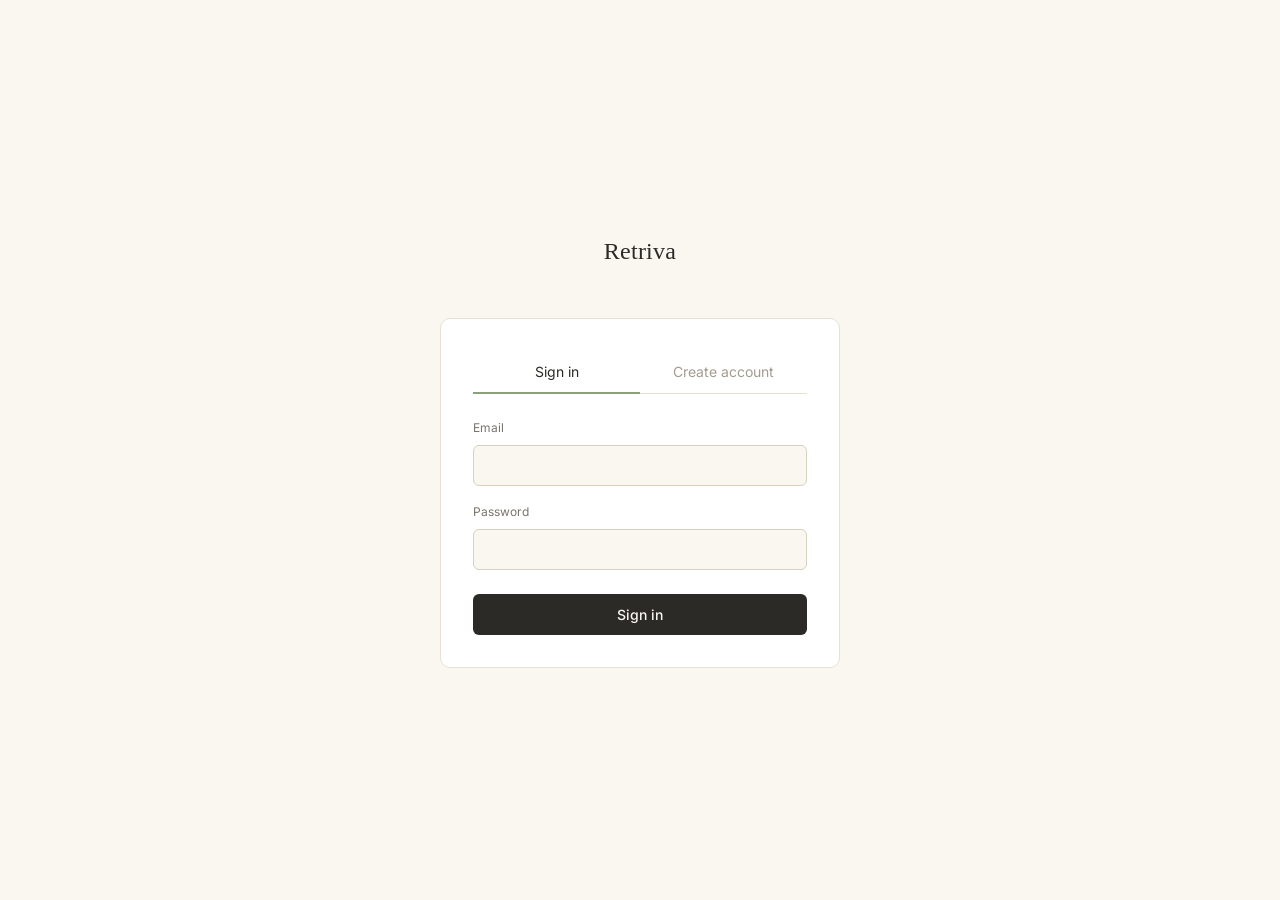
==== frontend/auth.html @ 778f3be7 "Retriva: full working version with free Groq and local embeddings" ====
﻿<!DOCTYPE html>
<html lang="en">
<head>
<meta charset="UTF-8" />
<meta name="viewport" content="width=device-width, initial-scale=1.0" />
<title>Retriva — Sign in</title>
<link rel="stylesheet" href="css/tokens.css" />
<link rel="stylesheet" href="css/auth.css" />
</head>
<body>

<div class="auth-page">
  <div class="auth-box">

    <div class="auth-wordmark">
      <a href="index.html" class="wordmark">Retriva</a>
    </div>

    <div class="auth-card">
      <div class="auth-tabs">
        <button class="auth-tab active" id="tab-login" onclick="switchTab('login')">Sign in</button>
        <button class="auth-tab" id="tab-signup" onclick="switchTab('signup')">Create account</button>
      </div>

      <div class="auth-alert" id="auth-alert"></div>

      <form class="auth-form active" id="form-login">
        <div class="field">
          <label for="login-email">Email</label>
          <input type="email" id="login-email" required autocomplete="email" />
        </div>
        <div class="field">
          <label for="login-password">Password</label>
          <input type="password" id="login-password" required autocomplete="current-password" />
        </div>
        <button type="submit" class="btn btn-primary auth-submit" id="login-submit">Sign in</button>
      </form>

      <form class="auth-form" id="form-signup">
        <div class="field">
          <label for="signup-name">Full name</label>
          <input type="text" id="signup-name" required autocomplete="name" />
          <span class="field-error" id="signup-name-err">Name must be at least 2 characters.</span>
        </div>
        <div class="field">
          <label for="signup-email">Email</label>
          <input type="email" id="signup-email" required autocomplete="email" />
        </div>
        <div class="field">
          <label for="signup-password">Password</label>
          <input type="password" id="signup-password" required autocomplete="new-password" />
          <span class="field-error" id="signup-password-err">Password must be at least 8 characters.</span>
        </div>
        <button type="submit" class="btn btn-primary auth-submit" id="signup-submit">Create account</button>
      </form>
    </div>

  </div>
</div>

<script src="js/api.js"></script>
<script src="js/auth.js"></script>
</body>
</html>
---- frontend/css/tokens.css ----
﻿/* ══════════════════════════════════════════════════════════════
   RETRIVA DESIGN TOKENS
   Warm parchment, two pastels, plain Georgia — no italic, anywhere.
══════════════════════════════════════════════════════════════ */

@import url('https://fonts.googleapis.com/css2?family=Inter:wght@400;500;600&family=JetBrains+Mono:wght@400;500&display=swap');

:root {
  --bg:        #FAF7F1;
  --surface:   #FFFFFF;
  --surface-2: #F3EEE4;
  --ink:       #2B2A27;
  --ink-2:     #7A756C;
  --ink-3:     #A39C90;
  --sage:      #A9B99C;
  --sage-deep: #8CA07C;
  --blush:     #D9C4B5;
  --periwinkle: #B7C4D9;
  --line:      #E7E1D4;
  --line-2:    #D8D0C0;
  --danger:    #B0554A;
  --success:   #7C9473;

  --font-display: Georgia, 'Times New Roman', serif;
  --font-body:    'Inter', -apple-system, BlinkMacSystemFont, sans-serif;
  --font-mono:    'JetBrains Mono', 'SF Mono', monospace;

  --text-xs:   0.75rem;
  --text-sm:   0.875rem;
  --text-base: 1rem;
  --text-lg:   1.125rem;
  --text-xl:   1.5rem;
  --text-2xl:  2rem;
  --text-3xl:  2.75rem;
  --text-4xl:  3.75rem;

  --space-1: 4px;
  --space-2: 8px;
  --space-3: 12px;
  --space-4: 16px;
  --space-5: 24px;
  --space-6: 32px;
  --space-7: 48px;
  --space-8: 64px;
  --space-9: 96px;

  --radius-sm: 3px;
  --radius-md: 6px;
  --radius-lg: 10px;

  --ease: cubic-bezier(0.4, 0, 0.2, 1);
}

*, *::before, *::after { box-sizing: border-box; margin: 0; padding: 0; }

html { -webkit-font-smoothing: antialiased; scroll-behavior: smooth; }

body {
  background: var(--bg);
  color: var(--ink);
  font-family: var(--font-body);
  font-size: var(--text-base);
  line-height: 1.6;
}

* { font-style: normal !important; }

h1, h2, h3 {
  font-family: var(--font-display);
  font-weight: 400;
  letter-spacing: -0.01em;
  line-height: 1.15;
  color: var(--ink);
}

h1 { font-size: var(--text-4xl); }
h2 { font-size: var(--text-3xl); }
h3 { font-size: var(--text-xl); }

p { color: var(--ink-2); }

a { color: inherit; text-decoration: none; }

button {
  font-family: var(--font-body);
  cursor: pointer;
  border: none;
  background: none;
}

input, textarea, select {
  font-family: var(--font-body);
  font-size: var(--text-sm);
}

code, .mono { font-family: var(--font-mono); }

::selection { background: var(--sage); color: var(--ink); }

:focus-visible {
  outline: 2px solid var(--sage-deep);
  outline-offset: 2px;
}

@media (prefers-reduced-motion: reduce) {
  *, *::before, *::after {
    animation-duration: 0.01ms !important;
    animation-iteration-count: 1 !important;
    transition-duration: 0.01ms !important;
    scroll-behavior: auto !important;
  }
}

.wordmark {
  font-family: var(--font-display);
  font-weight: 400;
  letter-spacing: 0.01em;
  font-size: var(--text-xl);
  color: var(--ink);
}

.btn {
  display: inline-flex;
  align-items: center;
  justify-content: center;
  gap: var(--space-2);
  padding: 12px 22px;
  border-radius: var(--radius-md);
  font-size: var(--text-sm);
  font-weight: 500;
  transition: all 0.15s var(--ease);
}

.btn-primary {
  background: var(--ink);
  color: var(--bg);
}
.btn-primary:hover { background: #454339; }

.btn-secondary {
  background: transparent;
  color: var(--ink);
  border: 1px solid var(--line-2);
}
.btn-secondary:hover { border-color: var(--ink); }

.btn-sage {
  background: var(--sage);
  color: #2B3226;
}
.btn-sage:hover { background: var(--sage-deep); }

.eyebrow {
  font-family: var(--font-mono);
  font-size: var(--text-xs);
  letter-spacing: 0.1em;
  text-transform: uppercase;
  color: var(--ink-3);
}

.divider {
  height: 1px;
  background: var(--line);
  border: none;
}
---- frontend/css/auth.css ----
﻿/* ══════════════════════════════════════════════════════════════
   AUTH PAGE
══════════════════════════════════════════════════════════════ */

.auth-page {
  min-height: 100vh;
  display: flex;
  align-items: center;
  justify-content: center;
  padding: var(--space-6);
}

.auth-box {
  width: 100%;
  max-width: 400px;
}

.auth-wordmark {
  text-align: center;
  margin-bottom: var(--space-7);
}

.auth-wordmark .wordmark {
  font-size: var(--text-xl);
}

.auth-card {
  background: var(--surface);
  border: 1px solid var(--line);
  border-radius: var(--radius-lg);
  padding: var(--space-6);
}

.auth-tabs {
  display: flex;
  border-bottom: 1px solid var(--line);
  margin-bottom: var(--space-5);
}

.auth-tab {
  flex: 1;
  padding: var(--space-3) 0;
  text-align: center;
  font-size: var(--text-sm);
  color: var(--ink-3);
  border-bottom: 2px solid transparent;
  margin-bottom: -1px;
  transition: all 0.15s var(--ease);
}

.auth-tab.active {
  color: var(--ink);
  border-bottom-color: var(--sage-deep);
}

.auth-form { display: none; flex-direction: column; gap: var(--space-4); }
.auth-form.active { display: flex; }

.field { display: flex; flex-direction: column; gap: var(--space-2); }

.field label {
  font-size: var(--text-xs);
  color: var(--ink-2);
}

.field input {
  padding: 11px 13px;
  border: 1px solid var(--line-2);
  border-radius: var(--radius-md);
  background: var(--bg);
  color: var(--ink);
  outline: none;
  transition: border-color 0.15s var(--ease);
}

.field input:focus { border-color: var(--sage-deep); }

.field-error {
  font-size: var(--text-xs);
  color: var(--danger);
  display: none;
}
.field-error.visible { display: block; }

.auth-alert {
  padding: 10px 13px;
  background: #FBF0EE;
  border: 1px solid #E8C9C4;
  border-radius: var(--radius-md);
  font-size: var(--text-sm);
  color: var(--danger);
  display: none;
}
.auth-alert.visible { display: block; }

.auth-submit {
  margin-top: var(--space-2);
}

.auth-submit[disabled] {
  opacity: 0.6;
  cursor: not-allowed;
}
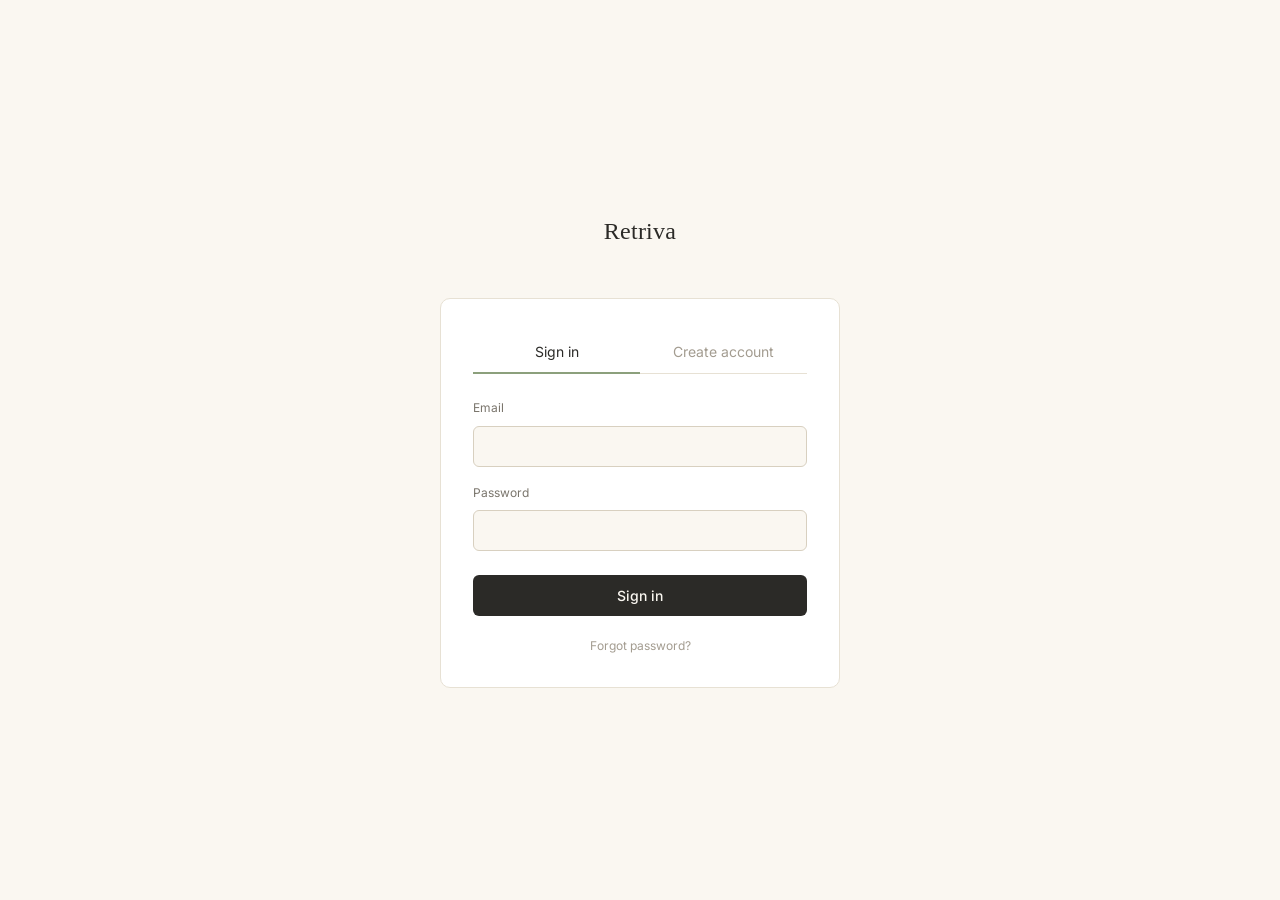
==== commit fb7df07d: "Current status: Retriva after batches 1-11" ====
--- a/frontend/auth.html
+++ b/frontend/auth.html
@@ -1,4 +1,4 @@
-﻿<!DOCTYPE html>
+<!DOCTYPE html>
 <html lang="en">
 <head>
 <meta charset="UTF-8" />
@@ -34,6 +34,7 @@
           <input type="password" id="login-password" required autocomplete="current-password" />
         </div>
         <button type="submit" class="btn btn-primary auth-submit" id="login-submit">Sign in</button>
+        <a href="reset.html" class="forgot-link">Forgot password?</a>
       </form>
 
       <form class="auth-form" id="form-signup">
@@ -51,6 +52,7 @@
           <input type="password" id="signup-password" required autocomplete="new-password" />
           <span class="field-error" id="signup-password-err">Password must be at least 8 characters.</span>
         </div>
+        <p style="font-size: var(--text-xs);">By creating an account you agree to the <a href="terms.html" style="text-decoration: underline;">Terms</a> and <a href="privacy.html" style="text-decoration: underline;">Privacy Policy</a>.</p>
         <button type="submit" class="btn btn-primary auth-submit" id="signup-submit">Create account</button>
       </form>
     </div>
@@ -58,6 +60,7 @@
   </div>
 </div>
 
+<script src="config.js"></script>
 <script src="js/api.js"></script>
 <script src="js/auth.js"></script>
 </body>
--- a/frontend/css/tokens.css
+++ b/frontend/css/tokens.css
@@ -163,3 +163,24 @@
   background: var(--line);
   border: none;
 }
+
+
+#toast-box { position: fixed; bottom: var(--space-5); left: 50%; transform: translateX(-50%); z-index: 200; display: flex; flex-direction: column; gap: var(--space-2); align-items: center; width: calc(100% - 32px); max-width: 420px; pointer-events: none; }
+.toast { pointer-events: auto; cursor: pointer; background: var(--ink); color: var(--bg); font-size: var(--text-sm); padding: 10px 16px; border-radius: var(--radius-md); box-shadow: 0 8px 24px rgba(43,42,39,0.2); white-space: pre-wrap; }
+
+.ui-overlay { position: fixed; inset: 0; background: rgba(43,42,39,0.35); display: flex; align-items: center; justify-content: center; z-index: 300; padding: var(--space-4); }
+.ui-dialog { background: var(--surface); border-radius: var(--radius-lg); padding: var(--space-5); width: 100%; max-width: 440px; box-shadow: 0 16px 48px rgba(43,42,39,0.2); }
+.ui-msg { font-size: var(--text-sm); color: var(--ink); white-space: pre-wrap; word-break: break-word; line-height: 1.6; }
+.ui-input { width: 100%; margin-top: var(--space-3); padding: 10px 12px; border: 1px solid var(--line-2); border-radius: var(--radius-md); background: var(--bg); color: var(--ink); outline: none; }
+.ui-input:focus { border-color: var(--sage-deep); }
+.ui-actions { display: flex; justify-content: flex-end; gap: var(--space-3); margin-top: var(--space-5); }
+
+.ui-step { font-family: var(--font-mono); font-size: var(--text-xs); color: var(--ink-3); margin-bottom: var(--space-2); }
+.ui-title { font-family: var(--font-display); font-size: var(--text-xl); color: var(--ink); margin-bottom: var(--space-2); }
+.ui-skip { margin-right: auto; color: var(--ink-3); font-size: var(--text-sm); padding-left: 0; }
+.ui-skip:hover { color: var(--ink); }
+
+.ui-step { font-family: var(--font-mono); font-size: var(--text-xs); color: var(--ink-3); margin-bottom: var(--space-2); }
+.ui-title { font-family: var(--font-display); font-size: var(--text-xl); color: var(--ink); margin-bottom: var(--space-2); }
+.ui-skip { margin-right: auto; color: var(--ink-3); font-size: var(--text-sm); padding-left: 0; }
+.ui-skip:hover { color: var(--ink); }
--- a/frontend/css/auth.css
+++ b/frontend/css/auth.css
@@ -101,3 +101,16 @@
   opacity: 0.6;
   cursor: not-allowed;
 }
+
+
+.auth-alert.ok { background: #EEF4EA; border-color: #C9D9C0; color: #4F6B44; }
+.forgot-link { display: block; text-align: center; font-size: var(--text-xs); color: var(--ink-3); margin-top: var(--space-1); }
+.forgot-link:hover { color: var(--ink); }
+.back-link { text-align: center; font-size: var(--text-xs); color: var(--ink-3); margin-top: var(--space-5); }
+.back-link a:hover { color: var(--ink); }
+
+.auth-alert.ok { background: #EEF4EA; border-color: #C9D9C0; color: #4F6B44; }
+.forgot-link { display: block; text-align: center; font-size: var(--text-xs); color: var(--ink-3); margin-top: var(--space-1); }
+.forgot-link:hover { color: var(--ink); }
+.back-link { text-align: center; font-size: var(--text-xs); color: var(--ink-3); margin-top: var(--space-5); }
+.back-link a:hover { color: var(--ink); }
